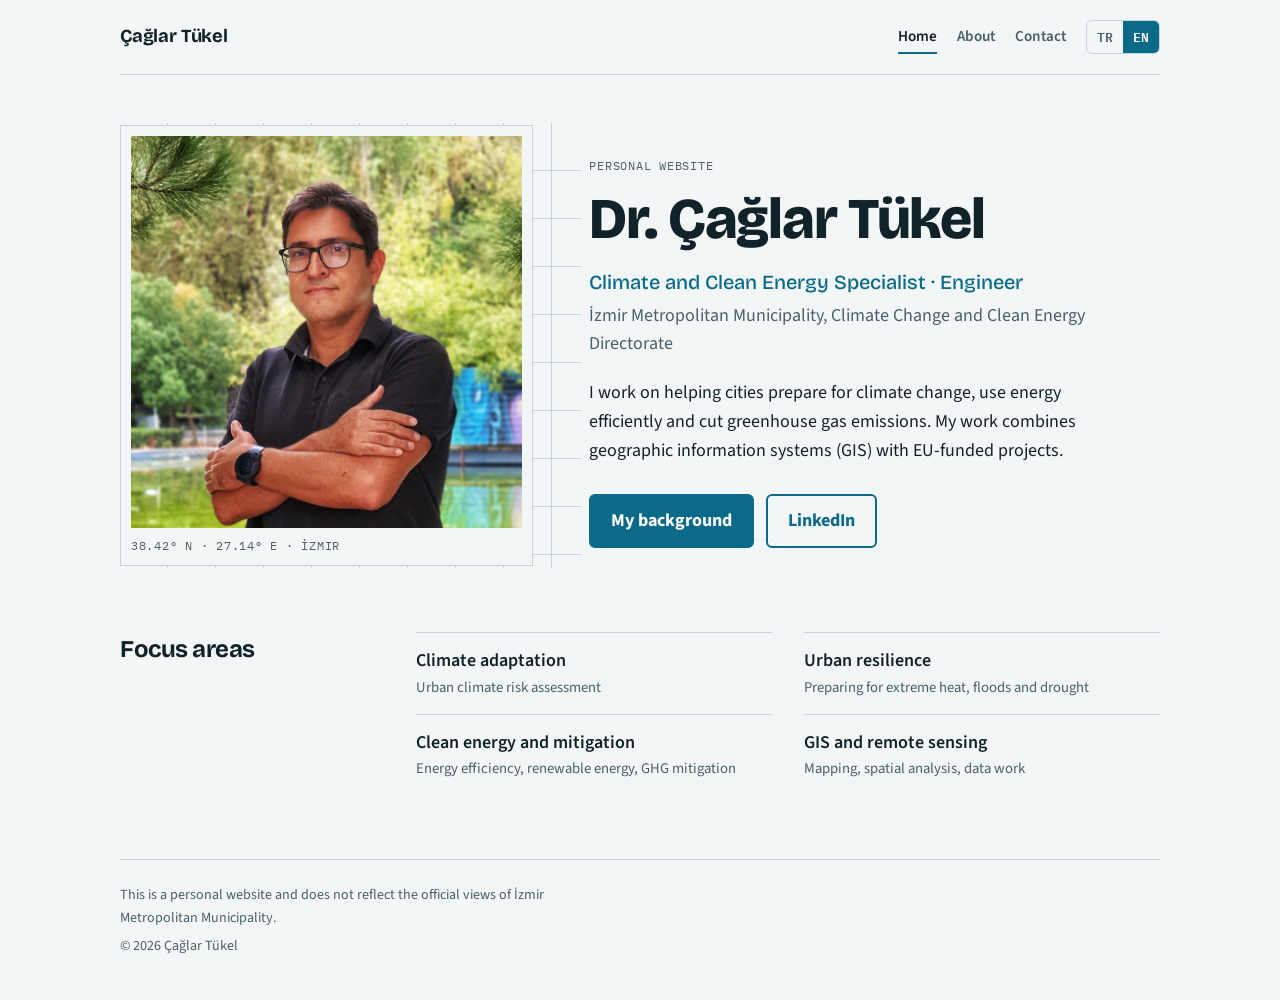
==== index.html @ 716f2349 "Add bilingual personal website: home, about, contact Co-Authored-By: Claude Sonnet 5.5 <noreply@anth" ====
<!DOCTYPE html>
<html lang="tr" data-lang="tr">
<head>
<meta charset="utf-8">
<meta name="viewport" content="width=device-width, initial-scale=1">
<title>Dr. Çağlar Tükel</title>
<meta name="description" content="Dr. Çağlar Tükel: iklim ve temiz enerji uzmanı. Climate and clean energy specialist, İzmir.">
<meta name="color-scheme" content="light dark">
<link rel="preconnect" href="https://fonts.googleapis.com"><link rel="preconnect" href="https://fonts.gstatic.com" crossorigin><link rel="stylesheet" href="https://fonts.googleapis.com/css2?family=Bricolage+Grotesque:opsz,wght@12..96,500;12..96,700;12..96,800&family=IBM+Plex+Mono:wght@500;600&family=Source+Sans+3:wght@400;600;700&display=swap">
<link rel="stylesheet" href="assets/style.css">
</head>
<body>
<div class="wrap">
<header class="top"><a class="brand" href="index.html">Çağlar Tükel</a>
<nav class="main" aria-label="Menu"><a href="index.html" aria-current="page"><span lang="tr">Ana sayfa</span><span lang="en">Home</span></a><a href="about.html"><span lang="tr">Özgeçmiş</span><span lang="en">About</span></a><a href="contact.html"><span lang="tr">İletişim</span><span lang="en">Contact</span></a>
<span class="lang" role="group" aria-label="Language / Dil"><button type="button" data-set="tr" aria-pressed="true">TR</button><button type="button" data-set="en" aria-pressed="false">EN</button></span></nav></header>
<main>
<div class="hero">
<figure class="portrait"><img src="assets/caglar.jpg" alt="Dr. Çağlar Tükel portresi / portrait" width="800" height="803"><figcaption class="coord">38.42° N · 27.14° E · İzmir</figcaption></figure>
<div class="hero-text">
<p class="coord"><span lang="tr">Kişisel web sitesi</span><span lang="en">Personal website</span></p>
<h1>Dr. Çağlar Tükel</h1>
<p class="role"><span lang="tr">İklim ve Temiz Enerji Uzmanı · Mühendis</span><span lang="en">Climate and Clean Energy Specialist · Engineer</span></p>
<p class="org"><span lang="tr">İzmir Büyükşehir Belediyesi, İklim Değişikliği ve Temiz Enerji Şube Müdürlüğü</span><span lang="en">İzmir Metropolitan Municipality, Climate Change and Clean Energy Directorate</span></p>
<p class="lead"><span lang="tr">Kentlerin iklim değişikliğine hazırlanması, enerjiyi verimli kullanması ve sera gazı salımlarını azaltması üzerine çalışıyorum. İşimde coğrafi bilgi sistemlerini (CBS) ve AB destekli projeleri bir araya getiriyorum.</span><span lang="en">I work on helping cities prepare for climate change, use energy efficiently and cut greenhouse gas emissions. My work combines geographic information systems (GIS) with EU-funded projects.</span></p>
<div class="actions"><a class="btn primary" href="about.html"><span lang="tr">Özgeçmişim</span><span lang="en">My background</span></a><a class="btn ghost" href="https://www.linkedin.com/in/caglartukel/" target="_blank" rel="noopener">LinkedIn</a></div>
</div></div>
<section class="block"><h2><span lang="tr">Çalışma alanları</span><span lang="en">Focus areas</span></h2>
<ul class="areas">
<li><span lang="tr">İklime uyum</span><span lang="en">Climate adaptation</span><small><span lang="tr">Kentsel iklim riski değerlendirmesi</span><span lang="en">Urban climate risk assessment</span></small></li>
<li><span lang="tr">Kentsel dirençlilik</span><span lang="en">Urban resilience</span><small><span lang="tr">Aşırı sıcak, taşkın ve kuraklığa hazırlık</span><span lang="en">Preparing for extreme heat, floods and drought</span></small></li>
<li><span lang="tr">Temiz enerji ve azaltım</span><span lang="en">Clean energy and mitigation</span><small><span lang="tr">Enerji verimliliği, yenilenebilir enerji, sera gazı azaltımı</span><span lang="en">Energy efficiency, renewable energy, GHG mitigation</span></small></li>
<li><span lang="tr">CBS ve uzaktan algılama</span><span lang="en">GIS and remote sensing</span><small><span lang="tr">Haritalama, mekânsal analiz, veri çalışmaları</span><span lang="en">Mapping, spatial analysis, data work</span></small></li>
</ul></section>
</main>
<footer class="bot"><p><span lang="tr">Bu kişisel bir web sitesidir ve İzmir Büyükşehir Belediyesi'nin resmî görüşlerini yansıtmaz.</span><span lang="en">This is a personal website and does not reflect the official views of İzmir Metropolitan Municipality.</span></p><p>© 2026 Çağlar Tükel</p></footer>
</div>
<script src="assets/site.js"></script>
</body>
</html>
---- assets/style.css ----
/* Layout: harita paftası gibi; ızgara (graticule) zemin, sol sütunda portre, sağda metin. */
:root{
  --bg:#f2f6f7; --surface:#e4edf0; --fg:#122229; --muted:#4a5f68; --line:#c5d4d9;
  --accent:#0a6a87; --accent-ink:#ffffff; --mark:#b8700f;
  --f-display:"Bricolage Grotesque",system-ui,-apple-system,"Segoe UI",sans-serif;
  --f-body:"Source Sans 3",system-ui,-apple-system,"Segoe UI",sans-serif;
  --f-mono:"IBM Plex Mono",ui-monospace,Menlo,Consolas,monospace;
}
@media (prefers-color-scheme: dark){
  :root:not([data-theme="light"]){
    --bg:#0c181e; --surface:#13242c; --fg:#e5eef1; --muted:#9bb0b9; --line:#26414b;
    --accent:#62c3de; --accent-ink:#07161c; --mark:#e3a94a; color-scheme:dark;
  }
}
:root[data-theme="dark"]{
  --bg:#0c181e; --surface:#13242c; --fg:#e5eef1; --muted:#9bb0b9; --line:#26414b;
  --accent:#62c3de; --accent-ink:#07161c; --mark:#e3a94a; color-scheme:dark;
}
*{box-sizing:border-box}
html{scroll-behavior:smooth}
body{
  margin:0; background:var(--bg); color:var(--fg);
  font-family:var(--f-body); font-size:18px; line-height:1.6;
  padding-block:0;
  padding-left:max(16px, env(safe-area-inset-left, 0px));
  padding-right:max(16px, env(safe-area-inset-right, 0px));
}
html[data-lang="tr"] [lang="en"], html[data-lang="en"] [lang="tr"]{display:none}
a{color:var(--accent); text-underline-offset:3px}
a:hover{text-decoration-thickness:2px}
a:focus-visible, button:focus-visible{outline:3px solid var(--accent); outline-offset:3px; border-radius:2px}
.wrap{max-width:1040px; margin:0 auto}
header.top{display:flex; flex-wrap:wrap; align-items:center; justify-content:space-between; gap:12px 24px; padding-block:20px; border-bottom:1px solid var(--line)}
.brand{font-family:var(--f-display); font-weight:700; font-size:1.15rem; letter-spacing:-.01em; color:var(--fg); text-decoration:none}
nav.main{display:flex; flex-wrap:wrap; align-items:center; gap:4px 20px}
nav.main a{color:var(--muted); text-decoration:none; padding:4px 0; border-bottom:2px solid transparent; font-weight:600; font-size:.95rem}
nav.main a:hover{color:var(--fg)}
nav.main a[aria-current="page"]{color:var(--fg); border-bottom-color:var(--accent)}
.lang{display:inline-flex; border:1px solid var(--line); border-radius:6px; overflow:hidden}
.lang button{font:600 .8rem var(--f-mono); background:transparent; color:var(--muted); border:0; padding:5px 10px; cursor:pointer}
.lang button[aria-pressed="true"]{background:var(--accent); color:var(--accent-ink)}
.coord{font-family:var(--f-mono); font-size:.78rem; letter-spacing:.06em; color:var(--muted); text-transform:uppercase}
main{padding-block:48px 64px}
.hero{display:grid; grid-template-columns:minmax(0,5fr) minmax(0,7fr); gap:48px; align-items:center;
  background-image:linear-gradient(var(--line) 1px, transparent 1px),linear-gradient(90deg, var(--line) 1px, transparent 1px);
  background-size:48px 48px; background-position:-1px -1px}
.portrait{margin:0; background:var(--bg); padding:10px; border:1px solid var(--line)}
.portrait img{display:block; width:100%; height:auto; aspect-ratio:1/1; object-fit:cover}
.portrait figcaption{margin-top:8px}
.hero-text{background:var(--bg); padding:20px 0 20px 8px}
h1,h2,h3{font-family:var(--f-display); letter-spacing:-.02em; line-height:1.1; text-wrap:balance; margin:0}
h1{font-size:clamp(2.2rem,5.4vw,3.6rem); font-weight:800}
h2{font-size:1.5rem; font-weight:700}
.role{font-family:var(--f-display); font-size:1.25rem; font-weight:500; margin:14px 0 4px; color:var(--accent)}
.org{margin:0 0 20px; color:var(--muted)}
.lead{max-width:60ch; margin:0 0 28px}
.actions{display:flex; flex-wrap:wrap; gap:12px}
.btn{display:inline-block; padding:11px 20px; border-radius:6px; font-weight:700; text-decoration:none; border:2px solid var(--accent)}
.btn.primary{background:var(--accent); color:var(--accent-ink)}
.btn.ghost{color:var(--accent)}
.btn:hover{filter:brightness(1.08)}
section.block{margin-top:64px; display:grid; grid-template-columns:minmax(0,3fr) minmax(0,9fr); gap:16px 48px}
section.block > h2{padding-top:4px}
.areas{list-style:none; margin:0; padding:0; display:grid; grid-template-columns:repeat(2,minmax(0,1fr)); gap:0 32px}
.areas li{padding:14px 0; border-top:1px solid var(--line); font-weight:600}
.areas small{display:block; font-weight:400; color:var(--muted); font-size:.92rem}
.prose p{margin:0 0 1em; max-width:66ch}
.rows{list-style:none; margin:0; padding:0}
.rows li{display:grid; grid-template-columns:minmax(0,1fr); gap:2px; padding:14px 0; border-top:1px solid var(--line)}
.rows b{font-family:var(--f-display); font-size:1.05rem}
.rows span.d{color:var(--muted); font-size:.98rem}
.tag{font-family:var(--f-mono); font-size:.72rem; letter-spacing:.06em; text-transform:uppercase; color:var(--mark)}
.pagehead{margin-bottom:8px}
.pagehead h1{font-size:clamp(2rem,4.6vw,3rem)}
.contact-card{margin-top:40px; border:1px solid var(--line); background:var(--surface); padding:28px; max-width:620px}
.contact-card .url{font-family:var(--f-mono); font-size:.92rem; word-break:break-all; margin:8px 0 20px; color:var(--muted)}
.note{margin-top:20px; color:var(--muted); font-size:.95rem; max-width:620px}
footer.bot{border-top:1px solid var(--line); padding-block:24px 36px; color:var(--muted); font-size:.88rem}
footer.bot p{margin:0 0 6px; max-width:70ch}
@media (max-width:820px){
  .hero{grid-template-columns:minmax(0,1fr); gap:24px}
  .portrait{max-width:420px}
  .hero-text{padding:12px 0}
  section.block{grid-template-columns:minmax(0,1fr)}
  .areas{grid-template-columns:minmax(0,1fr)}
  main{padding-block:32px 48px}
}
@media (prefers-reduced-motion: reduce){html{scroll-behavior:auto}}
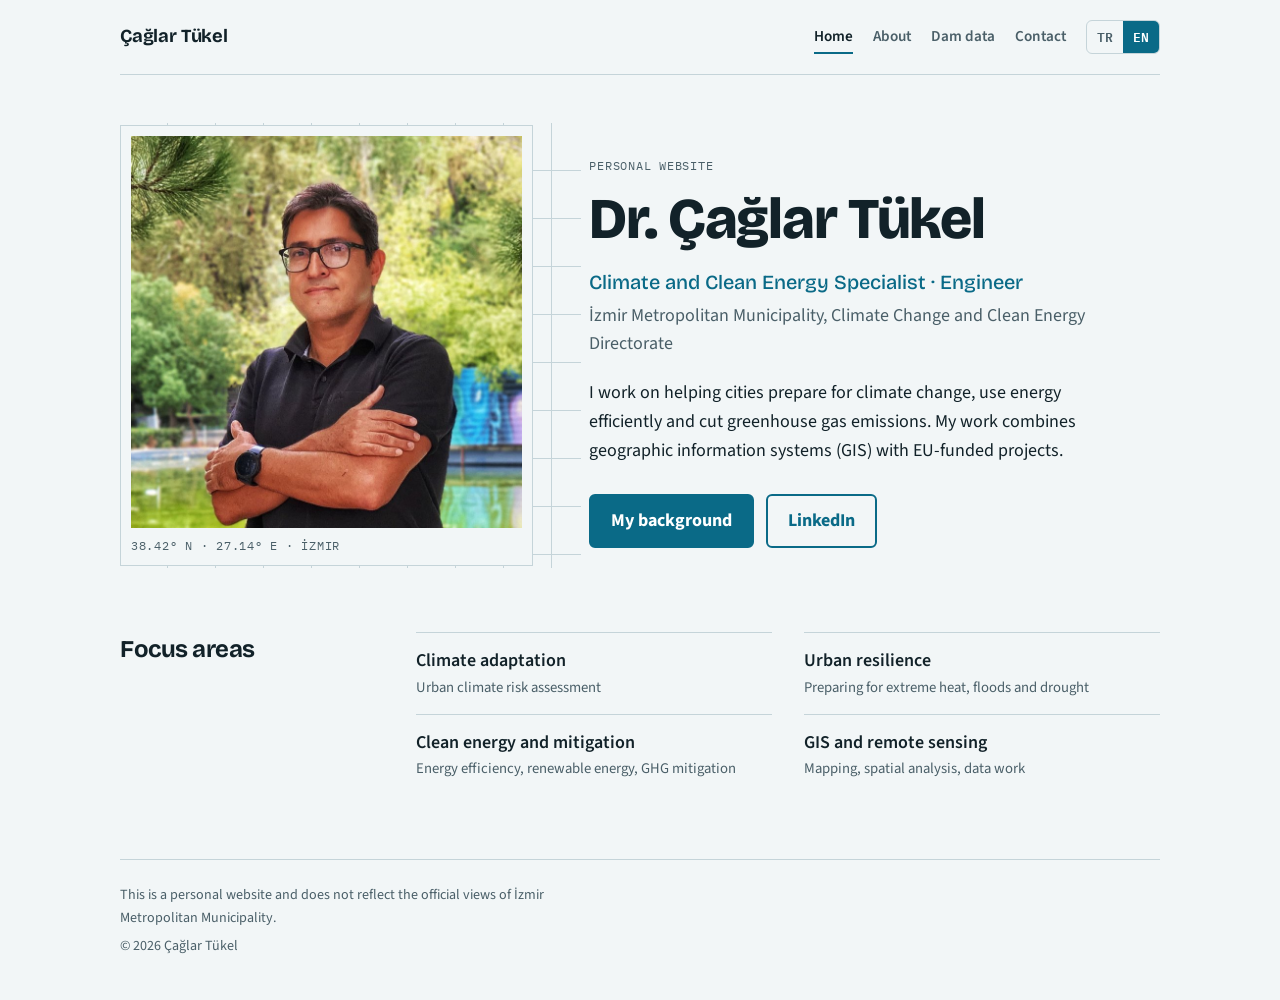
==== commit 7b4e25d3: "Tahtalı Barajı etkileşimli grafik sayfası (baraj.html) ve menü bağlantısı Doluluk oranı, aylık havza" ====
--- a/index.html
+++ b/index.html
@@ -12,7 +12,7 @@
 <body>
 <div class="wrap">
 <header class="top"><a class="brand" href="index.html">Çağlar Tükel</a>
-<nav class="main" aria-label="Menu"><a href="index.html" aria-current="page"><span lang="tr">Ana sayfa</span><span lang="en">Home</span></a><a href="about.html"><span lang="tr">Özgeçmiş</span><span lang="en">About</span></a><a href="contact.html"><span lang="tr">İletişim</span><span lang="en">Contact</span></a>
+<nav class="main" aria-label="Menu"><a href="index.html" aria-current="page"><span lang="tr">Ana sayfa</span><span lang="en">Home</span></a><a href="about.html"><span lang="tr">Özgeçmiş</span><span lang="en">About</span></a><a href="baraj.html"><span lang="tr">Baraj Verisi</span><span lang="en">Dam data</span></a><a href="contact.html"><span lang="tr">İletişim</span><span lang="en">Contact</span></a>
 <span class="lang" role="group" aria-label="Language / Dil"><button type="button" data-set="tr" aria-pressed="true">TR</button><button type="button" data-set="en" aria-pressed="false">EN</button></span></nav></header>
 <main>
 <div class="hero">
